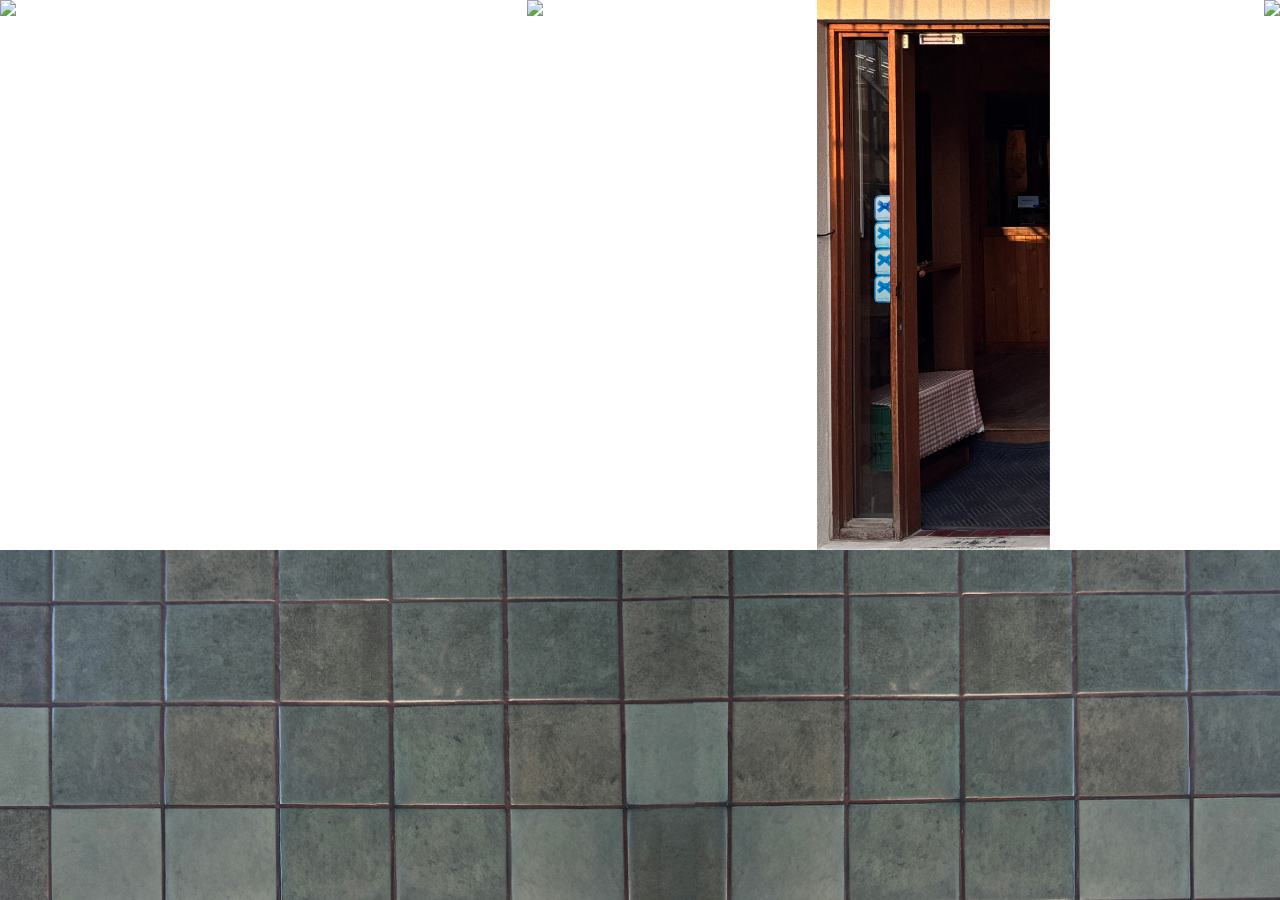
==== index2.html @ 49ef2a11 "Add files via upload" ====
<!DOCTYPE html>
<html lang="ko">
<head>
    <meta charset="UTF-8">
    <meta name="viewport" content="width=device-width, initial-scale=1.0">
    <title>문을 열면 문이 열린다</title>
    <link rel="stylesheet" href="style1.css">
</head>
<body>

    <a href="index3.html">
        <img class="문1" src="004.jpg"> 
    </a>
    
    <a href="index4.html">
        <img class="문2" src="005.jpg"> 
    </a>    
    
    <a href="index5.html">
        <img class="문3" src="010.jpg"> 
    </a>

    <a href="index6.html">
        <img class="문4" src="002.jpg"> 
    </a>


    <a href="index.html">
        <img class="복도" src="003.jpg"> 
    </a>


</body>
</html>
---- style1.css ----
html,
body {
    margin: 0;
    padding: 0;
    width: 100%;
    height: 100%;
}

body {
    position: relative;
    overflow: hidden;
}


/* 문 1 */

.문1 {
    height: 43vw;
    width: auto;

    position: absolute;
    top: 0;
    left: 0;
}


/* 문 2 */

.문2 {
    height: 43vw;
    width: auto;

    position: absolute;
    top: 0;
    left: 41.2vw;
}


/* 문 3 */

.문3 {
    height: 43vw;
    width: auto;

    position: absolute;
    top: 0;
    left: 63.8vw;
}


/* 문 4 */

.문4 {
    height: 100vh;
    width: auto;

    position: absolute;
    top: 0;
    right: 0;

    z-index: 2;
}


/* 복도 */

.복도 {
    position: absolute;

    top: 43vw;
    left: 0;

    width: 100vw;
    height: calc(100vh - 43vw);

    object-fit: cover;
    object-position: center;

    display: block;
}
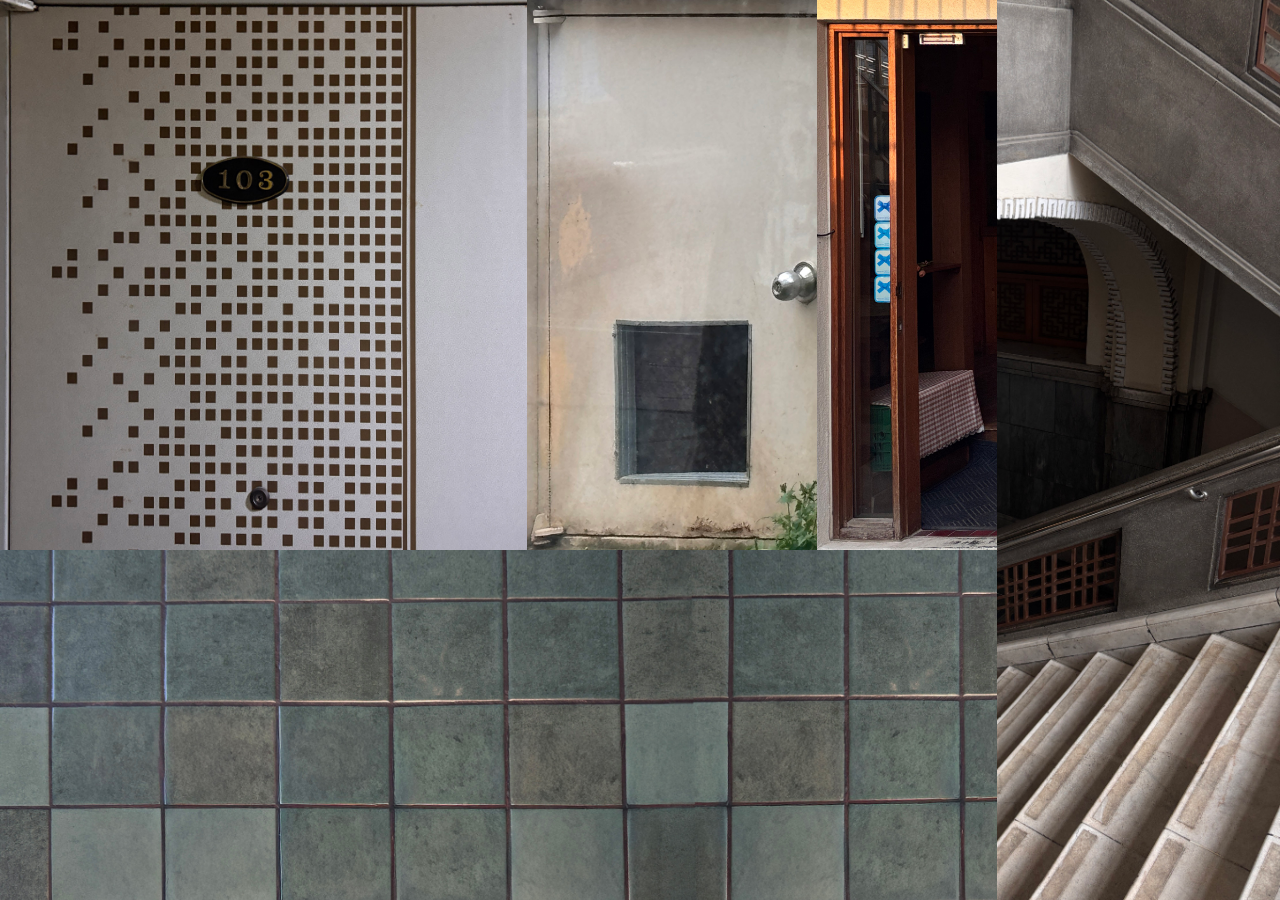
==== commit de0f7a7d: "Update index2.html" ====
--- a/index2.html
+++ b/index2.html
@@ -9,24 +9,30 @@
 <body>
 
     <a href="index3.html">
-        <img class="문1" src="004.jpg"> 
+        <img class="문1" src="004.jpg"
+        alt="103이라는 명패가 붙은 가정집 문이다. 아이보리 배경에 갈색 작은 네모 모양이 울퉁불퉁 패턴으로 채워져있다.
+        패턴의 빼곡함 정도로 오른쪽에서 왼쪽으로 갈수록 그라데이션으로 사라지는 효과를 준다. "> 
     </a>
     
     <a href="index4.html">
-        <img class="문2" src="005.jpg"> 
+        <img class="문2" src="005.jpg"
+        alt="아이보리색 문에 평범한 은색 동그란 문고리가 붙어있다. 문의 아랫쪽에 밖에서 안이 보이는 유리문이 붙어있다. "> 
     </a>    
     
     <a href="index5.html">
-        <img class="문3" src="010.jpg"> 
+        <img class="문3" src="010.jpg"
+        alt="따듯한 색감의 이미지다. 나무 프레임과 유리로 된 문이다. 문 너머로 우드톤의 내부가 보인다."   > 
     </a>
 
     <a href="index6.html">
-        <img class="문4" src="002.jpg"> 
+        <img class="문4" src="002.jpg"
+        alt="위에서 내려가는 계단을 찍은 이미지다. 회색 대리석 계단 아래로 아치형의 벽이 보인다. 채도가 낮은 근대적인 분위기."> 
     </a>
 
 
     <a href="index.html">
-        <img class="복도" src="003.jpg"> 
+        <img class="복도" src="003.jpg"
+        alt="옥색빛과 따듯한 회색빛의 정사각형 타일이 빼곡하게 붙어있는 바닥처럼 보이는 이미지다. "> 
     </a>
 
 
